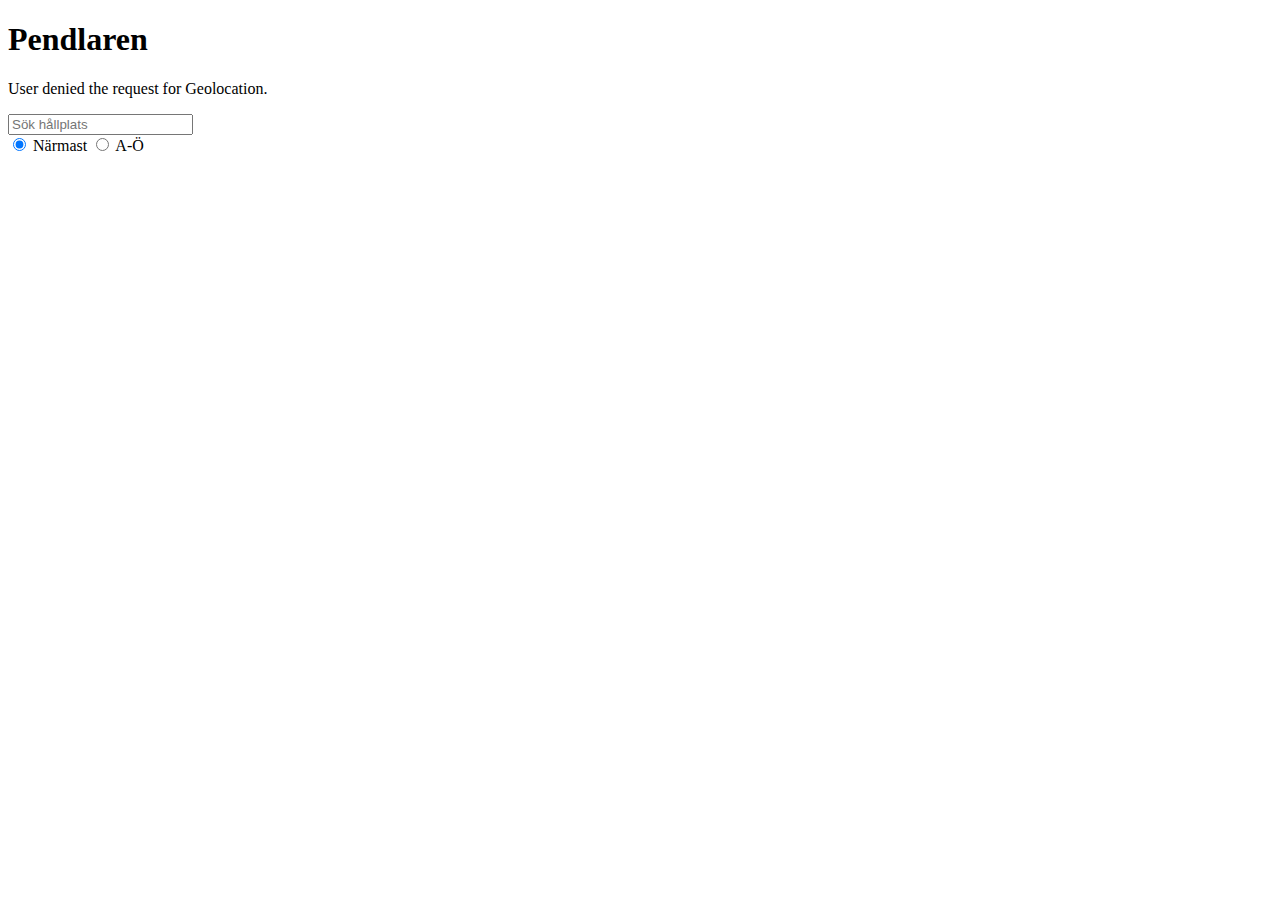
==== index.html @ c12b7baa "Linked css and hide search btn when search query is empty" ====
<!DOCTYPE html>
<html lang="sv">
  <head>
    <meta charset="UTF-8" />
    <meta name="viewport" content="width=device-width, initial-scale=1.0" />
    <title>Pendlaren</title>
    <link rel="stylesheet" href="styles.css" />
    <script src="script.js" defer></script>
  </head>
  <body>
    <h1>Pendlaren</h1>
    <p id="output"></p>
    <div id="searchContainer">
      <input id="searchInput" type="text" placeholder="Sök hållplats" />
      <button id="cancelSearchBtn" class="hidden">Avbryt</button>
    </div>
    <div id="sortContainer">
      <input type="radio" name="sortBtn" checked />
      <label for="">Närmast</label>
      <input type="radio" name="sortBtn" />
      <label for="">A-Ö</label>
    </div>
    <ul id="closestStopsContainer"></ul>
  </body>
</html>
---- styles.css ----
.hidden {
  display: none;
}
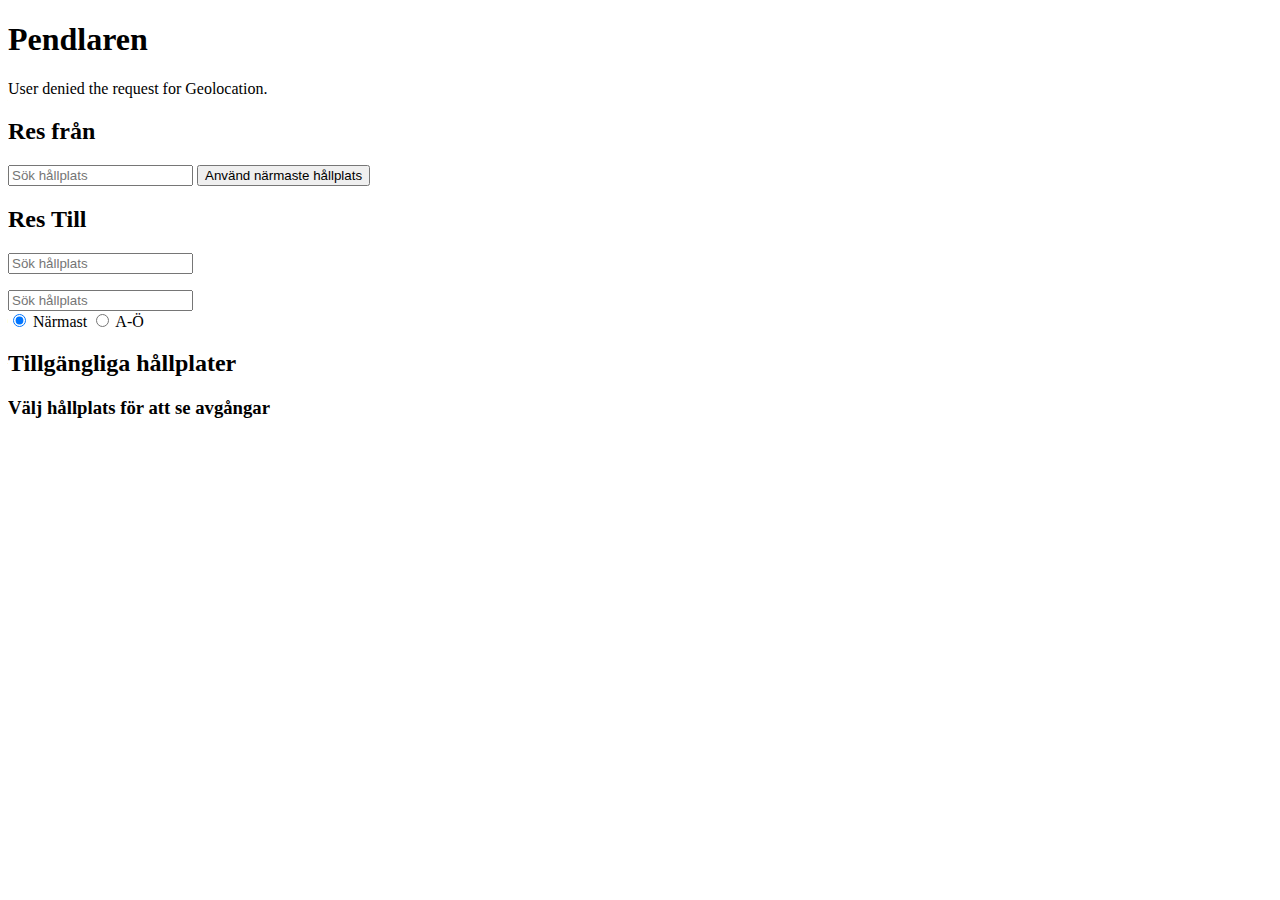
==== commit 4ec3e976: "Travel from" ====
--- a/index.html
+++ b/index.html
@@ -10,6 +10,21 @@
   <body>
     <h1>Pendlaren</h1>
     <p id="output"></p>
+    <div id="travelFrom">
+      <h2>Res från</h2>
+      <div>
+        <input type="text" placeholder="Sök hållplats" />
+        <button>Använd närmaste hållplats</button>
+      </div>
+      <ul></ul>
+    </div>
+    <div id="travelTo">
+      <div>
+        <h2>Res Till</h2>
+        <input type="text" placeholder="Sök hållplats" />
+      </div>
+      <ul></ul>
+    </div>
     <div id="searchContainer">
       <input id="searchInput" type="text" placeholder="Sök hållplats" />
       <button id="cancelSearchBtn" class="hidden">Avbryt</button>
@@ -20,6 +35,10 @@
       <input type="radio" name="sortBtn" />
       <label for="">A-Ö</label>
     </div>
-    <ul id="closestStopsContainer"></ul>
+    <div>
+      <h2>Tillgängliga hållplater</h2>
+      <h3>Välj hållplats för att se avgångar</h3>
+      <ul id="closestStopsContainer"></ul>
+    </div>
   </body>
 </html>
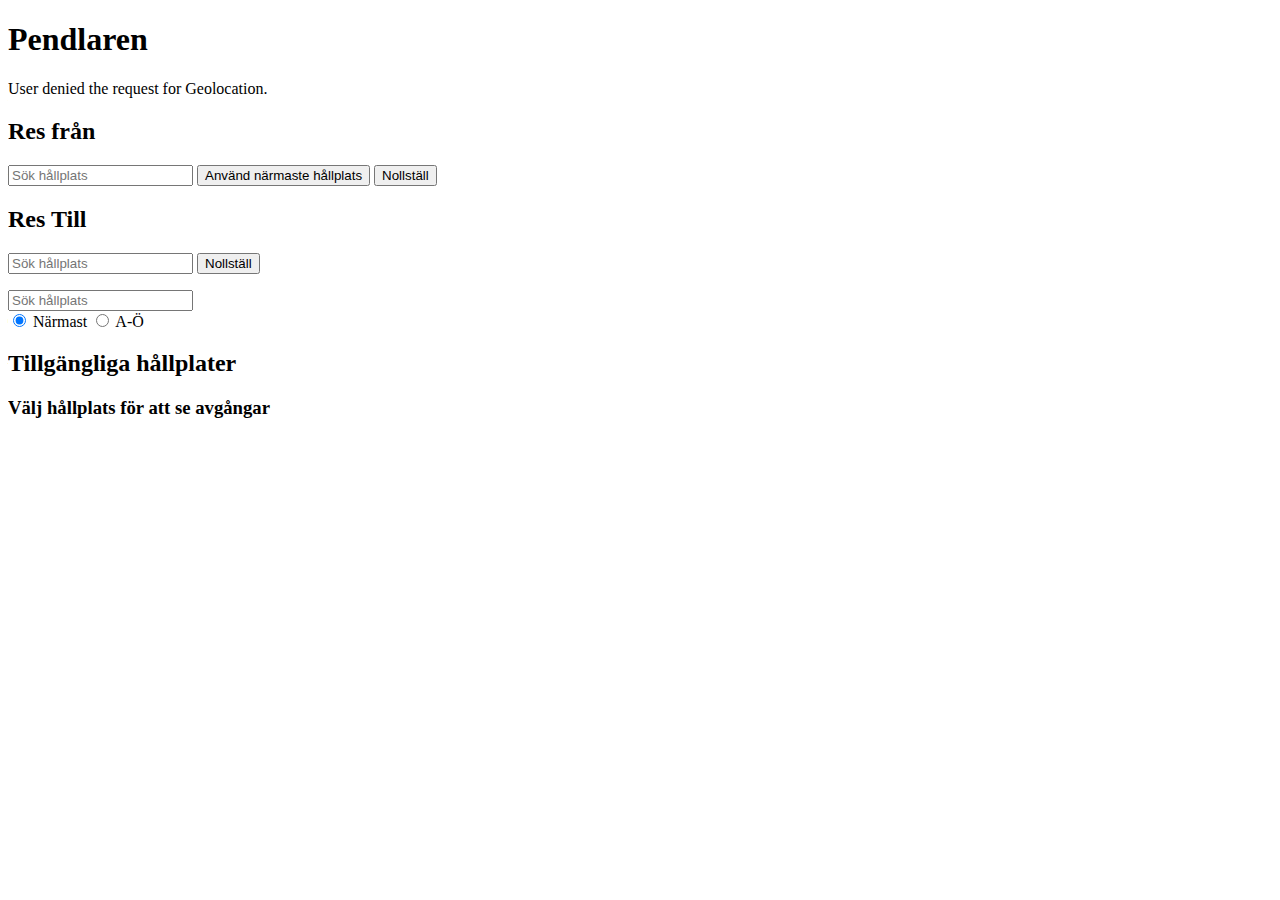
==== commit 0f3d5bce: "Both travelTo and tranvelFrom inputs is working" ====
--- a/index.html
+++ b/index.html
@@ -15,13 +15,15 @@
       <div>
         <input type="text" placeholder="Sök hållplats" />
         <button>Använd närmaste hållplats</button>
+        <button>Nollställ</button>
       </div>
       <ul></ul>
     </div>
     <div id="travelTo">
+      <h2>Res Till</h2>
       <div>
-        <h2>Res Till</h2>
         <input type="text" placeholder="Sök hållplats" />
+        <button>Nollställ</button>
       </div>
       <ul></ul>
     </div>
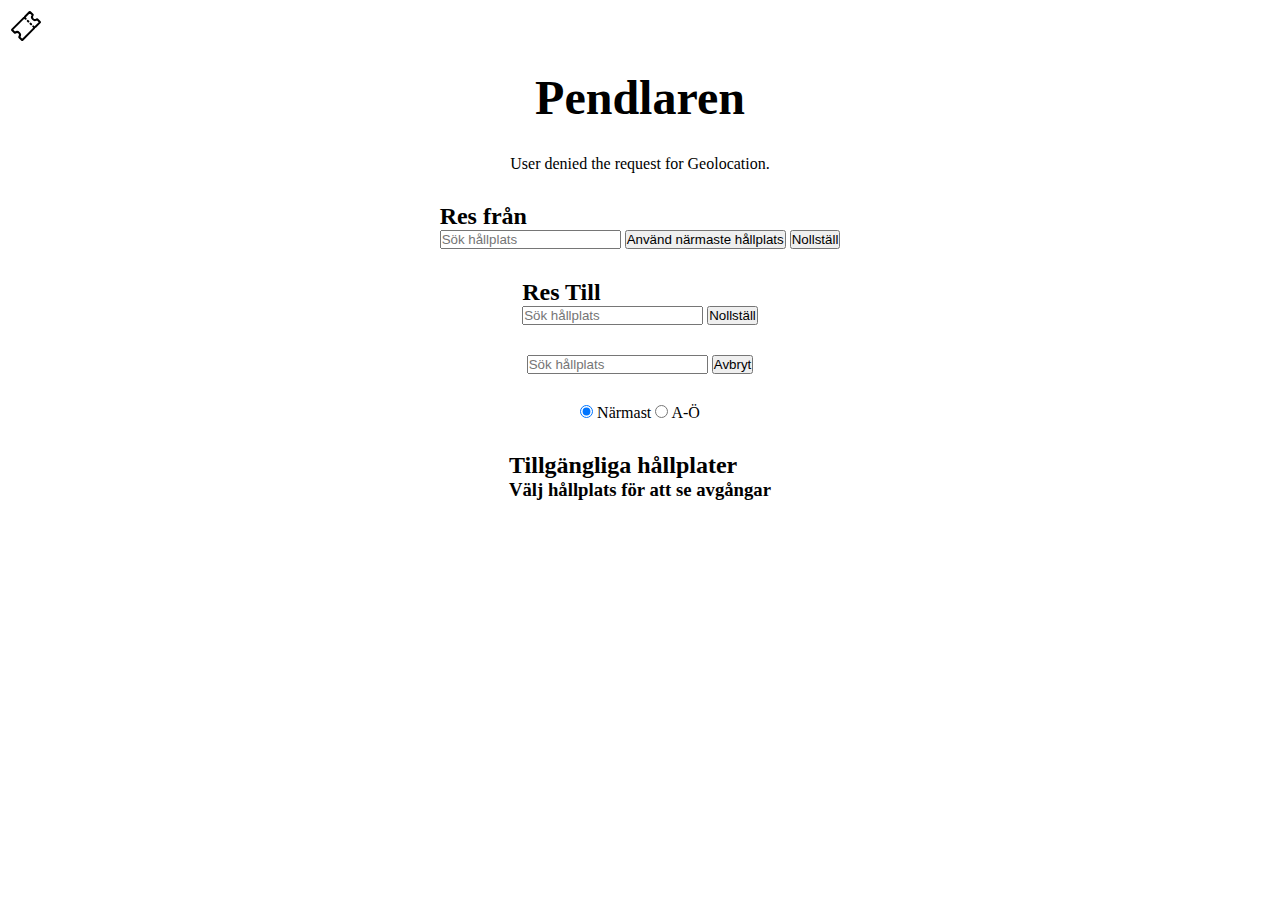
==== commit 428ea432: "Save ticket in localStorage" ====
--- a/index.html
+++ b/index.html
@@ -5,10 +5,12 @@
     <meta name="viewport" content="width=device-width, initial-scale=1.0" />
     <title>Pendlaren</title>
     <link rel="stylesheet" href="styles.css" />
+    <link rel="stylesheet" href="index.css" />
     <script src="script.js" defer></script>
   </head>
   <body>
     <h1>Pendlaren</h1>
+    <img src="/icons/ticket.svg" alt="Dina biljetter" title="Se dina biljetter" class="icon viewTickets" />
     <p id="output"></p>
     <div id="travelFrom">
       <h2>Res från</h2>
--- a/styles.css
+++ b/styles.css
@@ -1,3 +1,57 @@
-.hidden {
+* {
+  margin: 0;
+  padding: 0;
+  box-sizing: border-box;
+}
+
+::-webkit-scrollbar {
+  width: 0;
+}
+
+body {
+  min-height: 100dvh;
+  padding: 70px 0 70px 0;
+  display: flex;
+  flex-direction: column;
+  align-items: center;
+  gap: 30px;
+}
+
+h1 {
+  font-size: 3rem;
+}
+
+.icon {
+  width: 32px;
+}
+
+.btn {
+  width: fit-content;
+  font-size: 1.1rem;
+  letter-spacing: 1.1px;
+  padding: 12px 30px;
+  border: 0;
+  cursor: pointer;
+  outline: none;
+  border-radius: 8px;
+  transition: all 0.3s ease-in-out;
+}
+
+.btnPrimary {
+  color: snow;
+  background-color: rgb(54, 54, 250);
+}
+
+.btnPrimary:hover {
+  background-color: rgb(104, 104, 255);
+}
+
+.btnPrimary .hidden {
   display: none;
 }
+
+.badge {
+  padding: 8px;
+  border-radius: 8px;
+  background-color: rgb(187, 190, 187);
+}
--- a/index.css
+++ b/index.css
@@ -0,0 +1,5 @@
+.viewTickets {
+  position: absolute;
+  top: 10px;
+  left: 10px;
+}
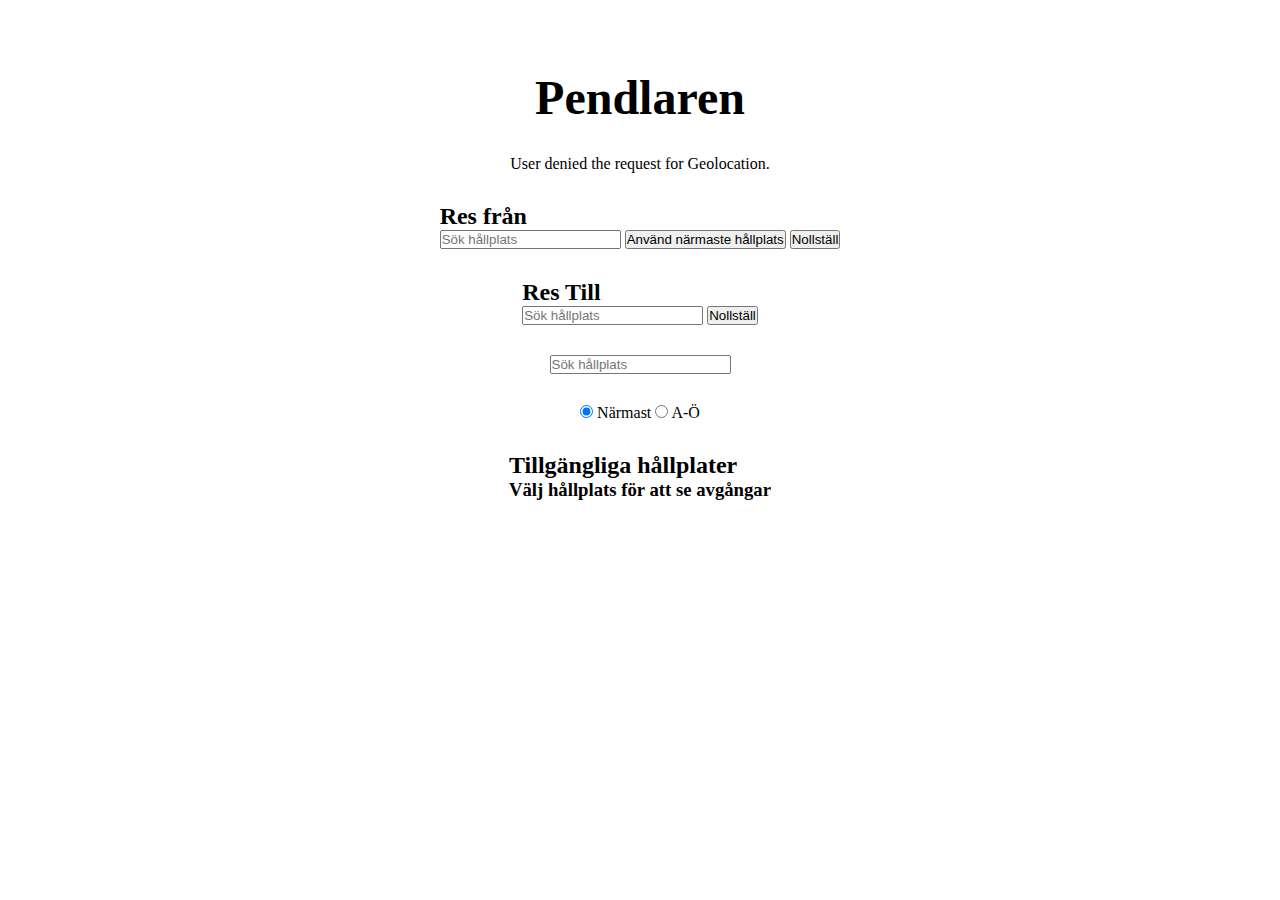
==== commit 88111938: "Tickets icon button to redirect to tickets.html" ====
--- a/index.html
+++ b/index.html
@@ -10,7 +10,10 @@
   </head>
   <body>
     <h1>Pendlaren</h1>
-    <img src="/icons/ticket.svg" alt="Dina biljetter" title="Se dina biljetter" class="icon viewTickets" />
+    <div id="ticketIconContainer" class="badge badgeRound" title="Se dina biljetter">
+      <p id="numTickets"></p>
+      <img src="/icons/ticket.svg" alt="Dina biljetter" class="icon viewTickets" />
+    </div>
     <p id="output"></p>
     <div id="travelFrom">
       <h2>Res från</h2>
--- a/styles.css
+++ b/styles.css
@@ -55,3 +55,11 @@
   border-radius: 8px;
   background-color: rgb(187, 190, 187);
 }
+
+.badgeRound {
+  border-radius: 50%;
+}
+
+.hidden {
+  display: none;
+}
--- a/index.css
+++ b/index.css
@@ -1,5 +1,20 @@
-.viewTickets {
+#ticketIconContainer {
+  cursor: pointer;
+  padding: 30px;
   position: absolute;
   top: 10px;
   left: 10px;
 }
+
+#ticketIconContainer p {
+  font-size: 1rem;
+  position: absolute;
+  top: 14px;
+  left: 14px;
+}
+
+#ticketIconContainer img {
+  position: absolute;
+  top: 18px;
+  left: 18px;
+}
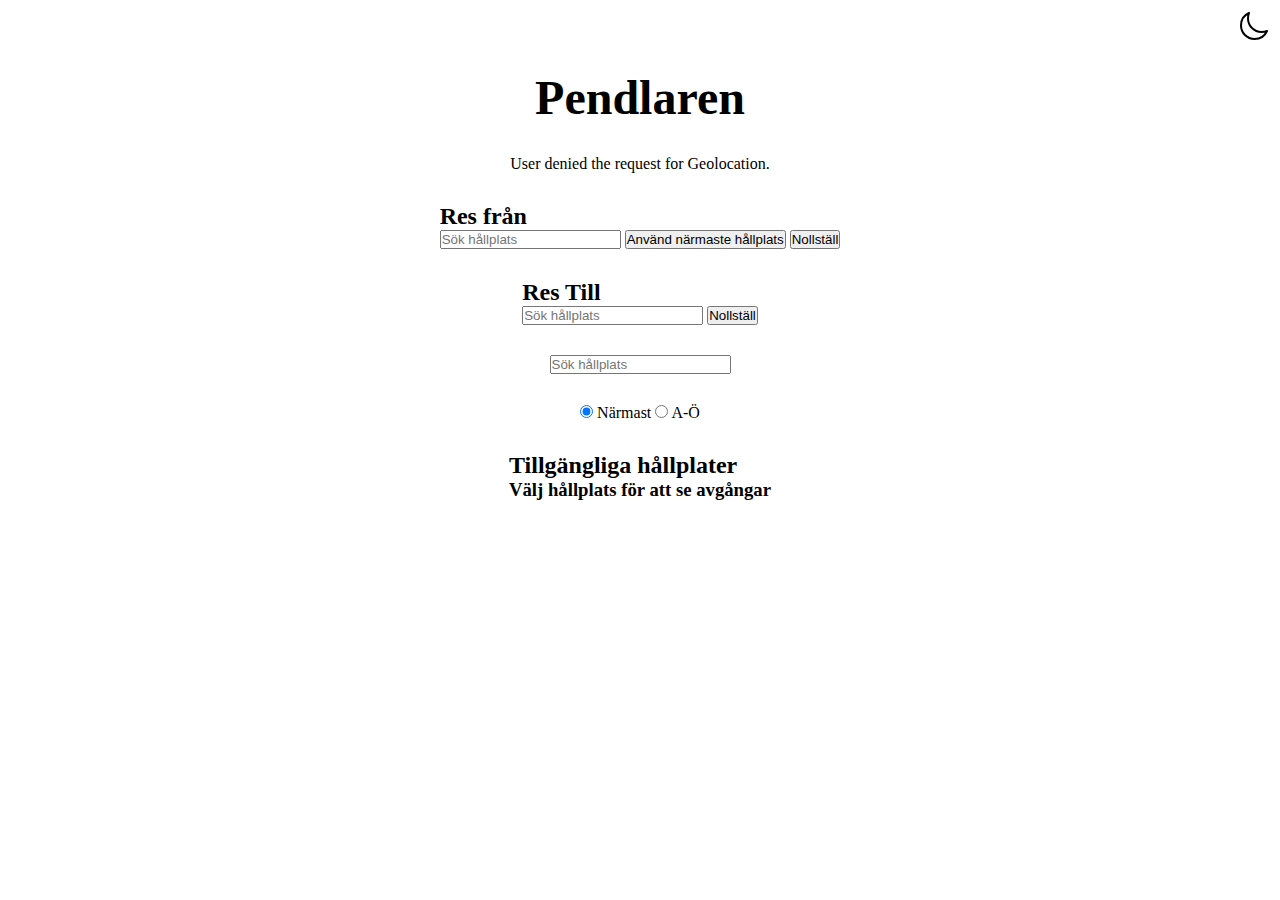
==== commit eb0bd917: "Theme toggling workning" ====
--- a/index.html
+++ b/index.html
@@ -7,9 +7,11 @@
     <link rel="stylesheet" href="styles.css" />
     <link rel="stylesheet" href="index.css" />
     <script src="script.js" defer></script>
+    <script src="common.js" defer></script>
   </head>
   <body>
     <h1>Pendlaren</h1>
+    <img src="/icons/moon.svg" alt="Ändra till mörkt läge" title="Ändra till mörkt läge" class="themeToggle icon" />
     <div id="ticketIconContainer" class="badge badgeRound" title="Se dina biljetter">
       <p id="numTickets"></p>
       <img src="/icons/ticket.svg" alt="Dina biljetter" class="icon viewTickets" />
--- a/styles.css
+++ b/styles.css
@@ -19,6 +19,24 @@
 
 h1 {
   font-size: 3rem;
+}
+
+.themeToggle {
+  position: absolute;
+  top: 10px;
+  right: 10px;
+}
+
+#backToIndex {
+  cursor: pointer;
+  position: absolute;
+  top: 10px;
+  left: 5px;
+  transition: all 0.3s ease-in-out;
+}
+
+#backToIndex:hover {
+  transform: scale(1.17);
 }
 
 .icon {
@@ -63,3 +81,12 @@
 .hidden {
   display: none;
 }
+
+.light-mode {
+  filter: invert(-1);
+}
+
+.dark-mode {
+  background-color: black;
+  filter: invert(1);
+}
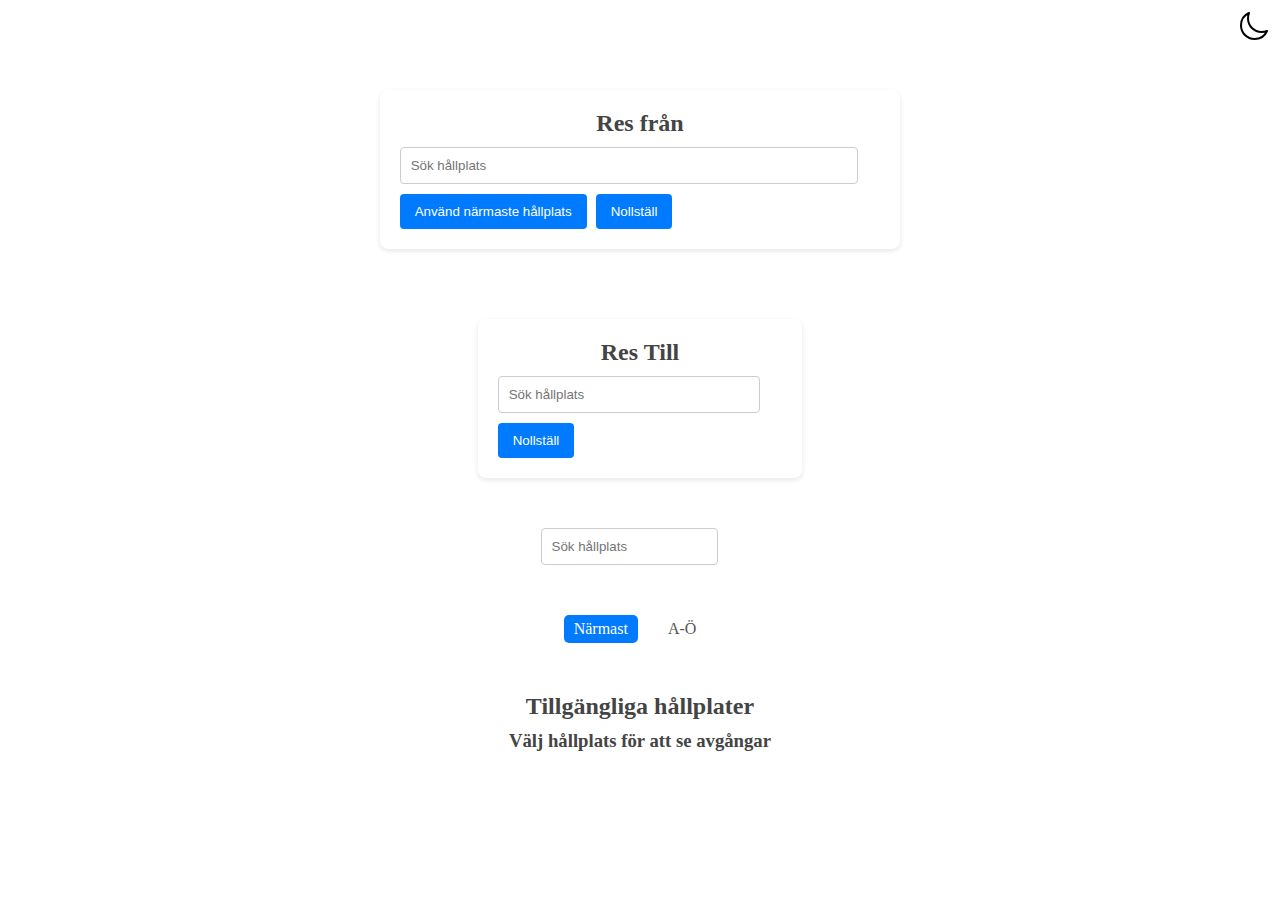
==== commit 8566d610: "v.1 ready for production" ====
--- a/index.html
+++ b/index.html
@@ -10,13 +10,11 @@
     <script src="common.js" defer></script>
   </head>
   <body>
-    <h1>Pendlaren</h1>
     <img src="/icons/moon.svg" alt="Ändra till mörkt läge" title="Ändra till mörkt läge" class="themeToggle icon" />
     <div id="ticketIconContainer" class="badge badgeRound" title="Se dina biljetter">
       <p id="numTickets"></p>
       <img src="/icons/ticket.svg" alt="Dina biljetter" class="icon viewTickets" />
     </div>
-    <p id="output"></p>
     <div id="travelFrom">
       <h2>Res från</h2>
       <div>
@@ -39,10 +37,10 @@
       <button id="cancelSearchBtn" class="hidden">Avbryt</button>
     </div>
     <div id="sortContainer">
-      <input type="radio" name="sortBtn" checked />
-      <label for="">Närmast</label>
-      <input type="radio" name="sortBtn" />
-      <label for="">A-Ö</label>
+      <input type="radio" name="sortBtn" id="closet" checked />
+      <label for="closet">Närmast</label>
+      <input type="radio" name="sortBtn" id="az" />
+      <label for="az">A-Ö</label>
     </div>
     <div>
       <h2>Tillgängliga hållplater</h2>
--- a/index.css
+++ b/index.css
@@ -18,3 +18,120 @@
   top: 18px;
   left: 18px;
 }
+
+h1,
+h2,
+h3 {
+  text-align: center;
+  margin-bottom: 10px;
+  color: #444;
+}
+
+h1 {
+  text-align: center;
+  margin-bottom: 20px;
+}
+
+input[type="text"] {
+  padding: 10px;
+  border: 1px solid #ccc;
+  border-radius: 4px;
+  width: calc(100% - 22px);
+  margin-bottom: 10px;
+  transition: border-color 0.3s;
+}
+
+input[type="text"]:focus {
+  border-color: #007bff;
+  outline: none;
+}
+
+button {
+  background-color: #007bff;
+  color: white;
+  border: none;
+  border-radius: 4px;
+  padding: 10px 15px;
+  cursor: pointer;
+  transition: background-color 0.3s, transform 0.2s;
+  margin-right: 5px;
+}
+
+button:hover {
+  background-color: #0056b3;
+  transform: translateY(-2px);
+}
+
+#travelFrom,
+#travelTo {
+  margin: 20px 0;
+  padding: 20px;
+  background-color: white;
+  border-radius: 8px;
+  box-shadow: 0 2px 5px rgba(0, 0, 0, 0.1);
+}
+
+#searchContainer {
+  display: flex;
+  gap: 10px;
+  align-items: center;
+}
+
+#searchContainer input {
+  height: 100%;
+  margin: 0;
+}
+
+#sortContainer {
+  display: flex;
+  align-items: center;
+  margin: 20px 0;
+}
+
+#sortContainer label {
+  margin-right: 10px;
+}
+
+#closestStopsContainer {
+  list-style: none;
+  padding: 0;
+}
+
+#closestStopsContainer li {
+  padding: 10px;
+  border: 1px solid #ccc;
+  border-radius: 4px;
+  margin: 5px 0;
+  cursor: pointer;
+  transition: background-color 0.3s;
+}
+
+#closestStopsContainer li:hover {
+  background-color: #e9ecef;
+}
+
+#sortContainer {
+  width: 100%;
+  display: flex;
+  justify-content: center;
+  gap: 10px;
+}
+
+#sortContainer label {
+  font-size: 1rem;
+  color: #555;
+  cursor: pointer;
+  white-space: nowrap;
+  padding: 5px 10px;
+  border-radius: 5px;
+  transition: background-color 0.3s, color 0.3s;
+}
+
+#sortContainer input[type="radio"]:checked + label {
+  color: white;
+  background-color: #007bff;
+}
+
+#sortContainer input {
+  display: none;
+}
